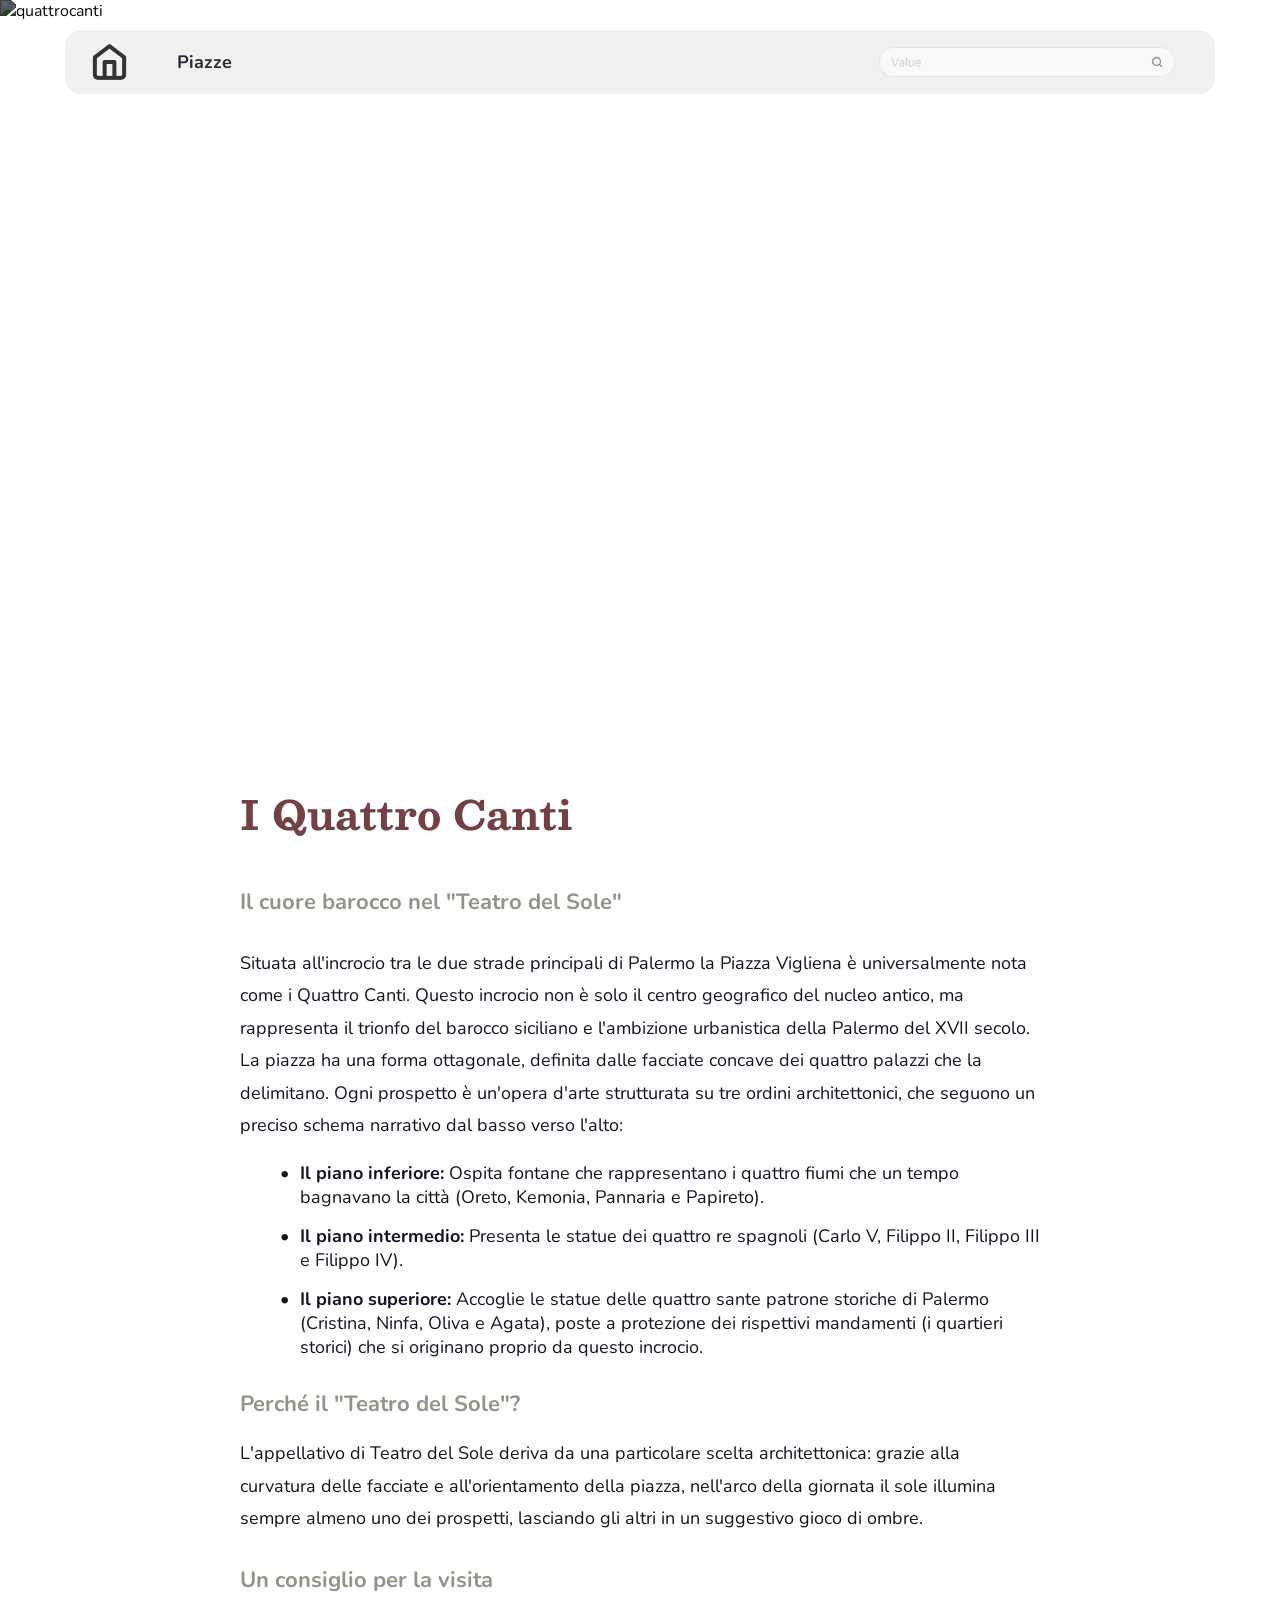
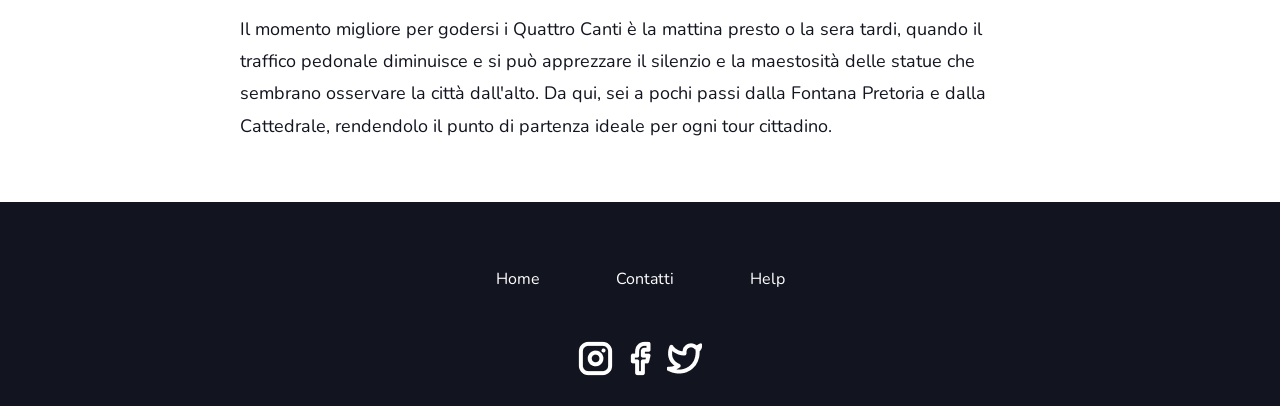
==== infopiazza1.html @ fb711374 "Update infopiazza1.html" ====
<!doctype html>
<html lang="it">
  <head>
    <meta charset="UTF-8"/>
    <meta name="viewport" content="width=device-width, initial-scale=1.0"/>
    <title>I Quattro Canti</title>
    <link rel="stylesheet" href="css/style.css"/>
    <link
      href="https://fonts.googleapis.com/css2?family=Besley:ital,wght@0,400..900;1,400..900&family=Nunito:ital,wght@0,200..1000;1,200..1000&display=swap"
      rel="stylesheet"/>
  </head>

  <body class="page-4canti">
    <header class="navbar-floating">
      <div class="nav-content">
        <a href="index.html" class="home-icon"> <img src="icone/home.png"alt="home"/> </a>
        <span class="nav-title">Piazze</span>
        <div class="search-bar"><img src="icone/search.png" alt="cerca"/></div>
      </div>
    </header>

    <section class="hero">
      <img src="foto piazze palermo/quattro-canti.jpg"alt="quattrocanti"/>
    </section>

    <main class="content-wrapper">
      <h3 class="main-title">I Quattro Canti</h3>
      <h4 class="subtitle">Il cuore barocco nel "Teatro del Sole"</h4>

      <p class="testo">
        Situata all'incrocio tra le due strade principali di Palermo la Piazza
        Vigliena è universalmente nota come i Quattro Canti. Questo incrocio non
        è solo il centro geografico del nucleo antico, ma rappresenta il trionfo
        del barocco siciliano e l'ambizione urbanistica della Palermo del XVII
        secolo.
        <br/>
        La piazza ha una forma ottagonale, definita dalle facciate concave dei
        quattro palazzi che la delimitano. Ogni prospetto è un'opera d'arte
        strutturata su tre ordini architettonici, che seguono un preciso schema
        narrativo dal basso verso l'alto:
      </p>

      <ul class="info-list">
        <li>
          <strong>Il piano inferiore:</strong> Ospita fontane che rappresentano
          i quattro fiumi che un tempo bagnavano la città (Oreto, Kemonia,
          Pannaria e Papireto).
        </li>
        <li>
          <strong>Il piano intermedio:</strong> Presenta le statue dei quattro
          re spagnoli (Carlo V, Filippo II, Filippo III e Filippo IV).
        </li>
        <li>
          <strong>Il piano superiore:</strong> Accoglie le statue delle quattro
          sante patrone storiche di Palermo (Cristina, Ninfa, Oliva e Agata),
          poste a protezione dei rispettivi mandamenti (i quartieri storici) che
          si originano proprio da questo incrocio.
        </li>
      </ul>

      <h4>Perché il "Teatro del Sole"?</h4>
      <p class="testo">
        L'appellativo di Teatro del Sole deriva da una particolare scelta
        architettonica: grazie alla curvatura delle facciate e all'orientamento
        della piazza, nell'arco della giornata il sole illumina sempre almeno
        uno dei prospetti, lasciando gli altri in un suggestivo gioco di ombre.
      </p>

      <h4>Un consiglio per la visita</h4>
      <p class="testo">
        Il momento migliore per godersi i Quattro Canti è la mattina presto o la
        sera tardi, quando il traffico pedonale diminuisce e si può apprezzare
        il silenzio e la maestosità delle statue che sembrano osservare la città
        dall'alto. Da qui, sei a pochi passi dalla Fontana Pretoria e dalla
        Cattedrale, rendendolo il punto di partenza ideale per ogni tour
        cittadino.
      </p>
    </main>

    <footer>
      <div class="footer-links">
        <p>Home</p>
        <p>Contatti</p>
        <p>Help</p>
      </div>
      <img src="icone/social.png"alt="social"/>
    </footer>
  </body>
</html>
---- css/style.css ----
{
    margin: 0;
    padding: 0;
    box-sizing: border-box; }
    
img {
    max-width: 100%;
    height: auto;
    display: block;
}

body {

    margin: 0;
    padding: 0;
    font-family: 'Nunito', sans-serif;
    color: rgb(255, 255, 255); }

.hero { 

    position: relative;
    width: 100%;
    height: 650px;
    overflow: hidden; }

.hero img {
    width: 100%;
    height: 100%;
    object-fit: cover;
    filter: brightness(0.4);
}

.navbar-floating {
    position: absolute;
    top: 30px; left: 50%;
    transform: translateX(-50%);
    width: 90%; max-width: 1100px;
    background: #F0F0F0;
    padding: 12px 25px;
    border-radius: 16px;
    z-index: 10;
    opacity: 90%;
}

.nav-content {
    display: flex;
    align-items: center;
    justify-content: space-between;
}

.nav-title {
    color: #121420;
    font-weight: bold;
    font-size: 18px;
    flex-grow: 1; margin-left: 48px;
    text-align: left; }

.search-bar{
    padding: 5px 15px;
    display: flex;
    align-items: center; }

.search-bar img {
    height: 30px;
    opacity: 0.6; }

.home-icon {
    width: auto;
    display: block; }

.hero-text { 
    position: absolute;
    bottom: 4%;
    left: 5%;
    line-height: 0.40; 
    margin-bottom: 0;}

.hero-text h1 {
    font-family: 'Besley', serif;
    font-size: 60px;
    font-weight: bold;
}

.hero-text h2 { 
    font-family:'Besley', serif;
    font-size: 60px;
    font-weight: bold;
}

.grid-container {
    background-color: white;
    padding: 186px 200px;
    display: grid;
    grid-template-columns: repeat(3, 1fr);
    gap: 34px;
}
.city-card { 
    background: white;
    border-radius: 15px;
    overflow: hidden;
    border: 1px solid #d1d1d1; 
}

.card-image img {
    width: 100%;
    height: 250px;
    object-fit: cover; }

.card-text h4 {
    color: #121420;
    font-family: 'Besley', serif;
    font-size: 28px;
    margin: 5px;
}
.card-text {
    padding: 10px 15px; 
    background: #ffffff;
}

footer { 
    background: #121420;
    padding: 30px;
    text-align: center;
}
    
footer p {
    display: inline-block;
    margin: 36px;
    cursor: pointer;
    color: #ffffff;
    font-weight: normal;
}

footer img {
    display: block;
    margin: 15px auto 0;
    max-width: 150px;
     }

@media (max-width: 1400px) {
    .grid-container {
        grid-template-columns: repeat(3, 1fr);
    }
}

@media (max-width: 1100px) {
    .grid-container {
        grid-template-columns: repeat(3, 1fr);
        padding: 40px 5%;
    }
}

@media (max-width: 800px) {
    .grid-container {
        grid-template-columns: repeat(2, 1fr);
        gap: 30px;
    }
    .hero-text h1 { font-size: 2.8rem; }
    .hero-text h2 { font-size: 1.8rem; }
}

@media (max-width: 500px) {
    .grid-container {
        grid-template-columns: 1fr;
        padding: 30px 5%;
    }
    .navbar-floating { width: 95%; padding: 10px 15px; }
    .hero { height: 50vh; }
}


.piazze {
    background-color: #ffffff;
    padding-top: 100px;
}

.piazze .page-title {
    font-family: 'Besley', serif;
    font-size: 96px;
    color: #754043;
    margin-left: 14%;
    line-height: 1;
    font-weight: 800;
}

.piazze .city-card .card-text h4 {
    font-size: 28px;
}

.piazze .grid-container {
    gap: 40px;
    margin-top: -70px;
}

@media (max-width: 800px) {
    .piazze .page-title { 
        font-size: 80px; 
        margin-left: 10%;
        margin-top: 40px;
    }
    .piazze .grid-container {
        margin-top: 20px;
    }
}

@media (max-width: 500px) {
    .piazze .page-title { 
        font-size: 50px; 
        margin-left: 5%;
        margin-top: 20px;
    }
}

body.page-4canti {
    font-family: 'Nunito', sans-serif;
    background-color: #ffffff;
    color: #121420;
}

.page-4canti .hero {
    position: relative;
    width: 100%;
    height: 80vh;
    overflow: hidden;
}

.page-4canti .hero img {
    width: 100%;
    height: 100%;
    object-fit: cover;
}

.page-4canti .hero-text  {
    position: absolute;
    bottom: 10%;
    left: 5%;
    color: white;
}

.page-4canti .hero-text h1{
    font-family: 'Besley', serif;
    font-size: 60px;
}

.page-4canti .content-wrapper {
    max-width: 800px;
    margin: 60px auto;
    padding: 0 20px;
}

.page-4canti .main-title {
    font-family: 'Besley', serif;
    font-size: 40px;
    color: #754043;
}

.page-4canti .subtitle {
    font-family: 'Nunito', sans-serif;
    font-size: 22px;
    color: #929487;
    margin-bottom: 30px;
    font-weight: bolder;
}

.page-4canti h4 {
    font-family: 'Nunito', sans-serif;
    color: #929487;
    font-size: 22px;
    margin: 30px 0 15px;
    font-weight: bolder;
}

.testo {
    line-height: 1.8;
    font-size: 18px;
    margin-bottom: 20px;
    color: #121420;
}

.page-4canti .info-list {
    list-style: none;
    margin: 20px 0;
}

.page-4canti .info-list li {
    margin-bottom: 15px;
    padding-left: 20px;
    position: relative;
    font-size: 18px;
    color: #121420;
}

.page-4canti .info-list li::before {
    content: "•";
    color: #121420;
    position: absolute;
    left: 0;
    font-weight: bold;
}

@media (max-width: 768px) {
    .hero-text h1 { font-size: 40px; }
    .content-wrapper { padding: 0 15px; }
}

body.page-pretoria {
    font-family: 'Nunito', sans-serif;
    background-color: #ffffff;
    color: #121420;
}

.page-pretoria .hero {
    position: relative;
    width: 100%;
    height: 80vh;
    overflow: hidden;
}

.page-pretoria .hero img {
    width: 100%;
    height: 100%;
    object-fit: cover;
}

.page-pretoria .hero-text  {
    position: absolute;
    bottom: 10%;
    left: 5%;
    color: white;
}

.page-pretoria .hero-text h1{
    font-family: 'Besley', serif;
    font-size: 60px;
}

.page-pretoria .content-wrapper {
    max-width: 800px;
    margin: 60px auto;
    padding: 0 20px;
}

.page-pretoria .main-title {
    font-family: 'Besley', serif;
    font-size: 40px;
    color: #754043;
}

.page-pretoria .subtitle {
    font-family: 'Nunito', sans-serif;
    font-size: 22px;
    color: #929487;
    margin-bottom: 30px;
    font-weight: bolder;
}

.page-pretoria h4 {
    font-family: 'Nunito', sans-serif;
    color: #929487;
    font-size: 22px;
    margin: 30px 0 15px;
    font-weight: bolder;
}

.descrizione {
    line-height: 1.8;
    font-size: 18px;
    margin-bottom: 20px;
    color: #121420;
}

.info-lista {
    list-style: none;
    margin: 20px 0;
}

.info-lista li {
    margin-bottom: 15px;
    padding-left: 20px;
    position: relative;
    font-size: 18px;
    color: #121420;
}

.info-lista li::before {
    content: "•";
    color: #121420;
    position: absolute;
    left: 0;
    font-weight: bold;
}

@media (max-width: 768px) {
    .hero-text h1 { font-size: 40px; }
    .content-wrapper { padding: 0 15px; }
}

body.page-bellini {
    font-family: 'Nunito', sans-serif;
    background-color: #ffffff;
    color: #121420;
}

.page-bellini .hero {
    position: relative;
    width: 100%;
    height: 80vh;
    overflow: hidden;
}

.page-bellini .hero img {
    width: 100%;
    height: 100%;
    object-fit: cover;
}

.page-bellini .hero-text  {
    position: absolute;
    bottom: 10%;
    left: 5%;
    color: white;
}

.page-bellini .hero-text h1{
    font-family: 'Besley', serif;
    font-size: 60px;
}

.page-bellini .content-wrapper {
    max-width: 800px;
    margin: 60px auto;
    padding: 0 20px;
}

.page-bellini .main-title {
    font-family: 'Besley', serif;
    font-size: 40px;
    color: #754043;
}

.page-bellini .subtitle {
    font-family: 'Nunito', sans-serif;
    font-size: 22px;
    color: #929487;
    margin-bottom: 30px;
    font-weight: bolder;
}

.page-bellini h4 {
    font-family: 'Nunito', sans-serif;
    color: #929487;
    font-size: 22px;
    margin: 30px 0 15px;
    font-weight: bolder;
}

.descrizione-due {
    line-height: 1.8;
    font-size: 18px;
    margin-bottom: 20px;
    color: #121420;
}

.info {
    list-style: none;
    margin: 20px 0;
}

.info li {
    margin-bottom: 15px;
    padding-left: 20px;
    position: relative;
    font-size: 18px;
    color: #121420;
}

.info li::before {
    content: "•";
    color: #121420;
    position: absolute;
    left: 0;
    font-weight: bold;
}

@media (max-width: 768px) {
    .hero-text h1 { font-size: 40px; }
    .content-wrapper { padding: 0 15px; }
}

body.page-marina {
    font-family: 'Nunito', sans-serif;
    background-color: #ffffff;
    color: #121420;
}

.page-marina .hero {
    position: relative;
    width: 100%;
    height: 80vh;
    overflow: hidden;
}

.page-marina .hero img {
    width: 100%;
    height: 100%;
    object-fit: cover;
}

.page-marina .hero-text  {
    position: absolute;
    bottom: 10%;
    left: 5%;
    color: white;
}

.page-marina .hero-text h1{
    font-family: 'Besley', serif;
    font-size: 60px;
}

.page-marina .content-wrapper {
    max-width: 800px;
    margin: 60px auto;
    padding: 0 20px;
}

.page-marina .main-title {
    font-family: 'Besley', serif;
    font-size: 40px;
    color: #754043;
}

.page-marina .subtitle {
    font-family: 'Nunito', sans-serif;
    font-size: 22px;
    color: #929487;
    margin-bottom: 30px;
    font-weight: bolder;
}

.page-marina h4 {
    font-family: 'Nunito', sans-serif;
    color: #929487;
    font-size: 22px;
    margin: 30px 0 15px;
    font-weight: bolder;
}

.descrizione-tre {
    line-height: 1.8;
    font-size: 18px;
    margin-bottom: 20px;
    color: #121420;
}

.info-tre {
    list-style: none;
    margin: 20px 0;
}

.info-tre li {
    margin-bottom: 15px;
    padding-left: 20px;
    position: relative;
    font-size: 18px;
    color: #121420;
}

.info-tre li::before {
    content: "•";
    color: #121420;
    position: absolute;
    left: 0;
    font-weight: bold;
}

@media (max-width: 768px) {
    .hero-text h1 { font-size: 40px; }
    .content-wrapper { padding: 0 15px; }
}
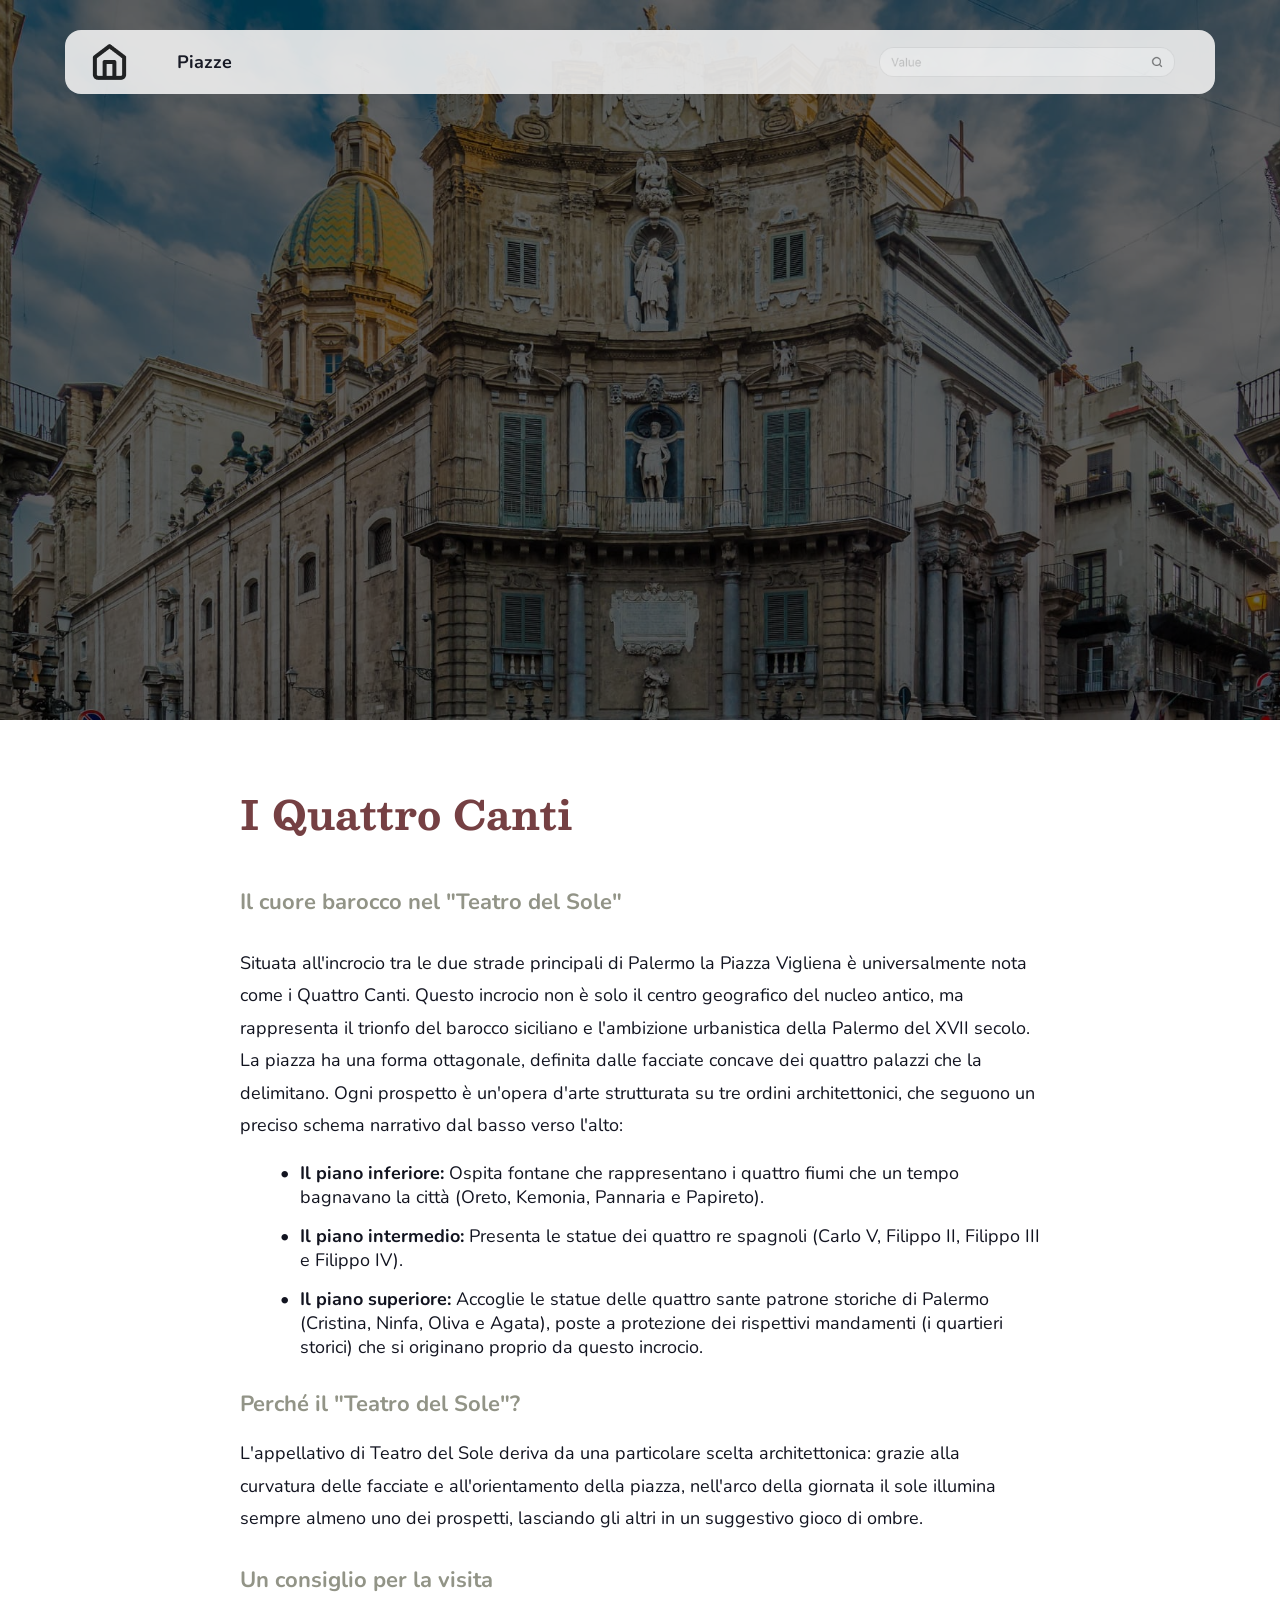
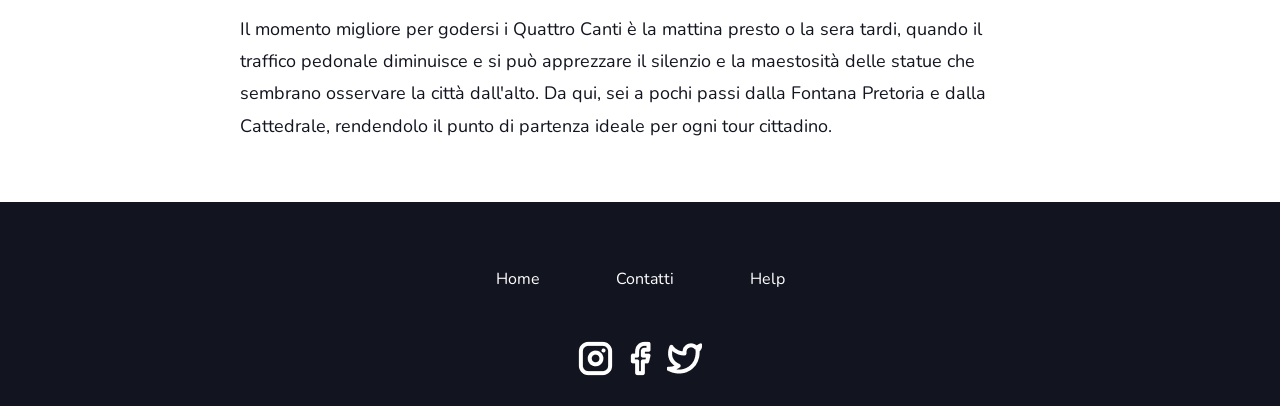
==== commit cb7b8a4c: "Update infopiazza1.html" ====
--- a/infopiazza1.html
+++ b/infopiazza1.html
@@ -20,7 +20,7 @@
     </header>
 
     <section class="hero">
-      <img src="foto piazze palermo/quattro-canti.jpg"alt="quattrocanti"/>
+      <img src="foto-piazze-palermo/quattro-canti.jpg"alt="quattrocanti"/>
     </section>
 
     <main class="content-wrapper">
@@ -90,3 +90,4 @@
 
 
 
+
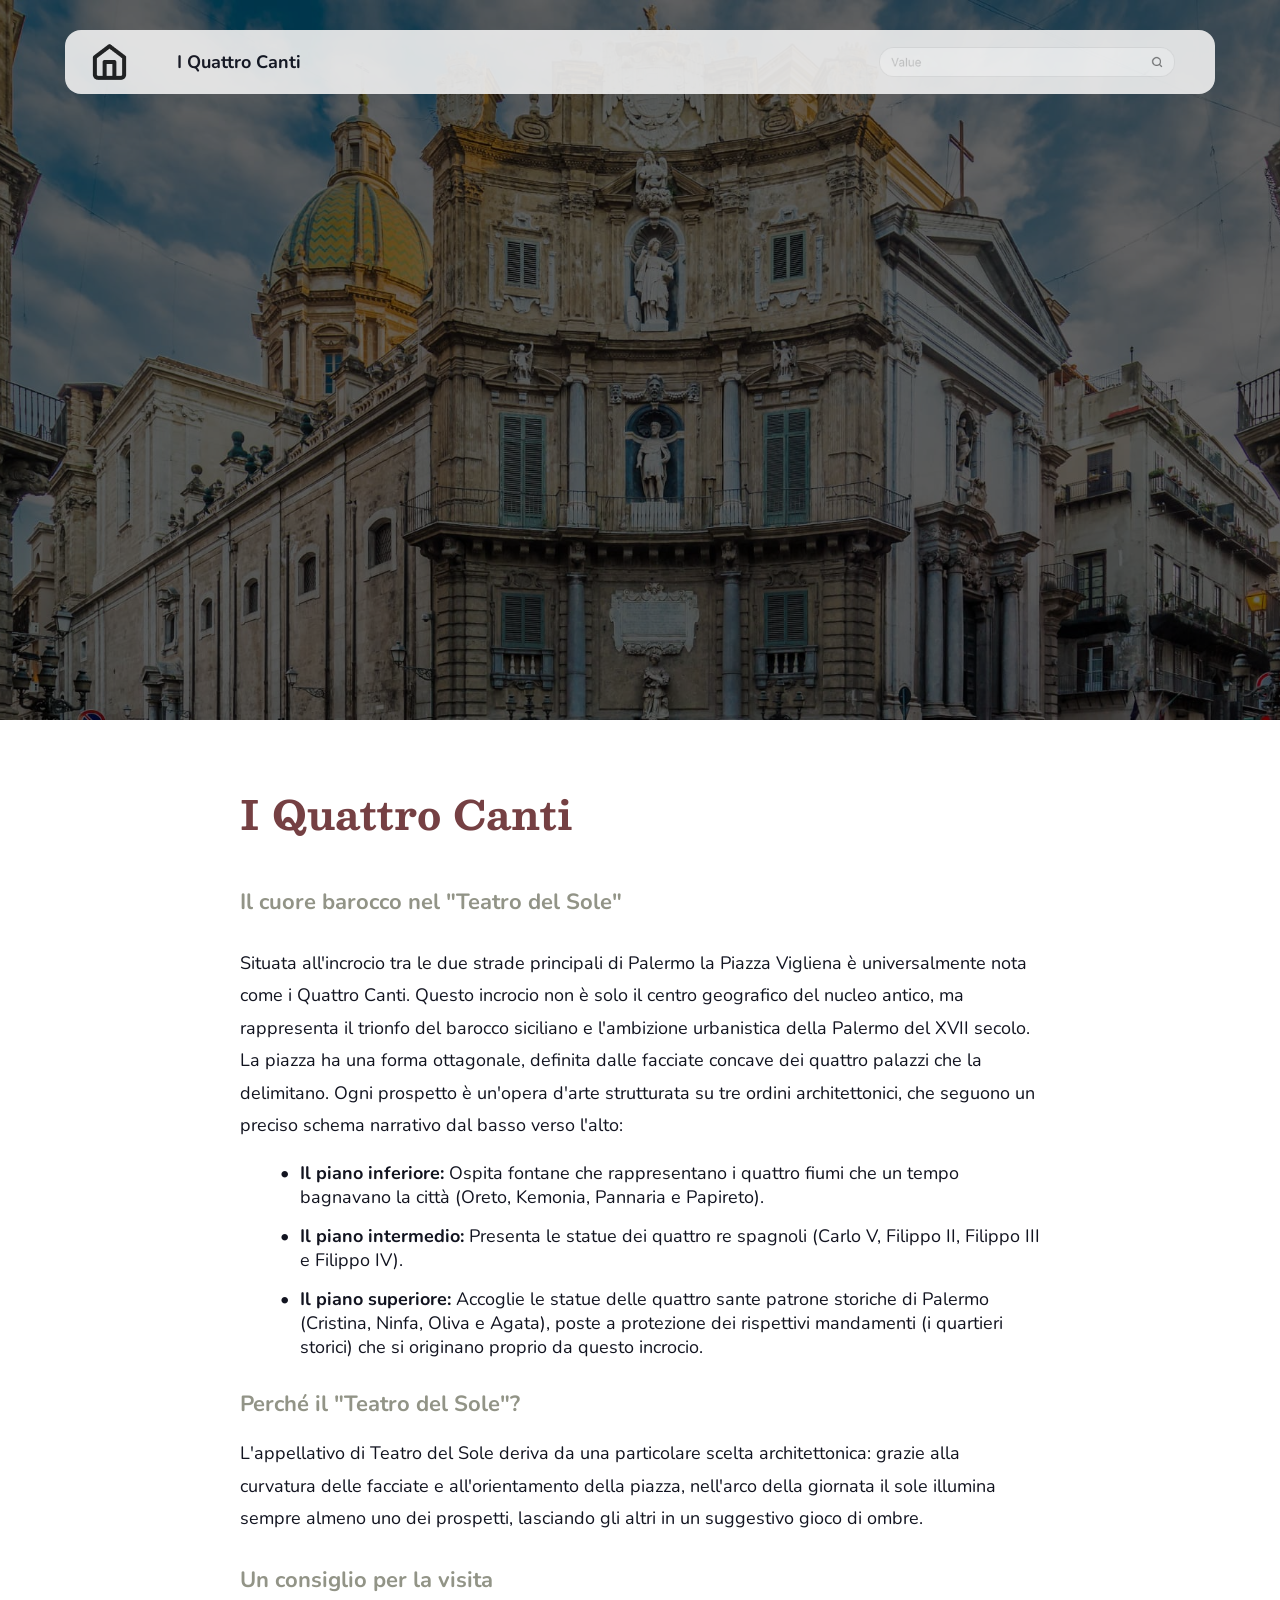
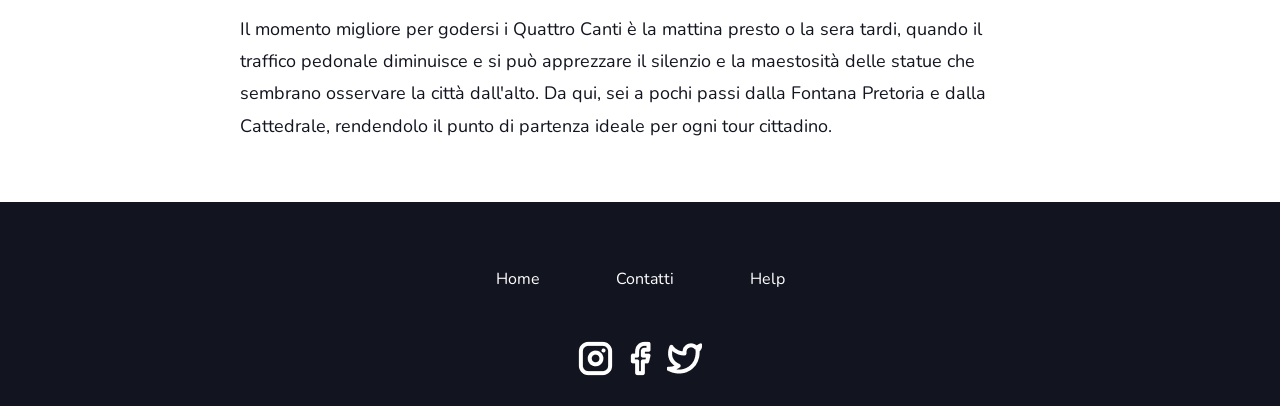
==== commit fdc57069: "Update infopiazza1.html" ====
--- a/infopiazza1.html
+++ b/infopiazza1.html
@@ -13,8 +13,8 @@
   <body class="page-4canti">
     <header class="navbar-floating">
       <div class="nav-content">
-        <a href="index.html" class="home-icon"> <img src="icone/home.png"alt="home"/> </a>
-        <span class="nav-title">Piazze</span>
+        <a href="iquattrrocanti.html" class="home-icon"> <img src="icone/home.png"alt="home"/> </a>
+        <span class="nav-title">I Quattro Canti</span>
         <div class="search-bar"><img src="icone/search.png" alt="cerca"/></div>
       </div>
     </header>
@@ -91,3 +91,4 @@
 
 
 
+
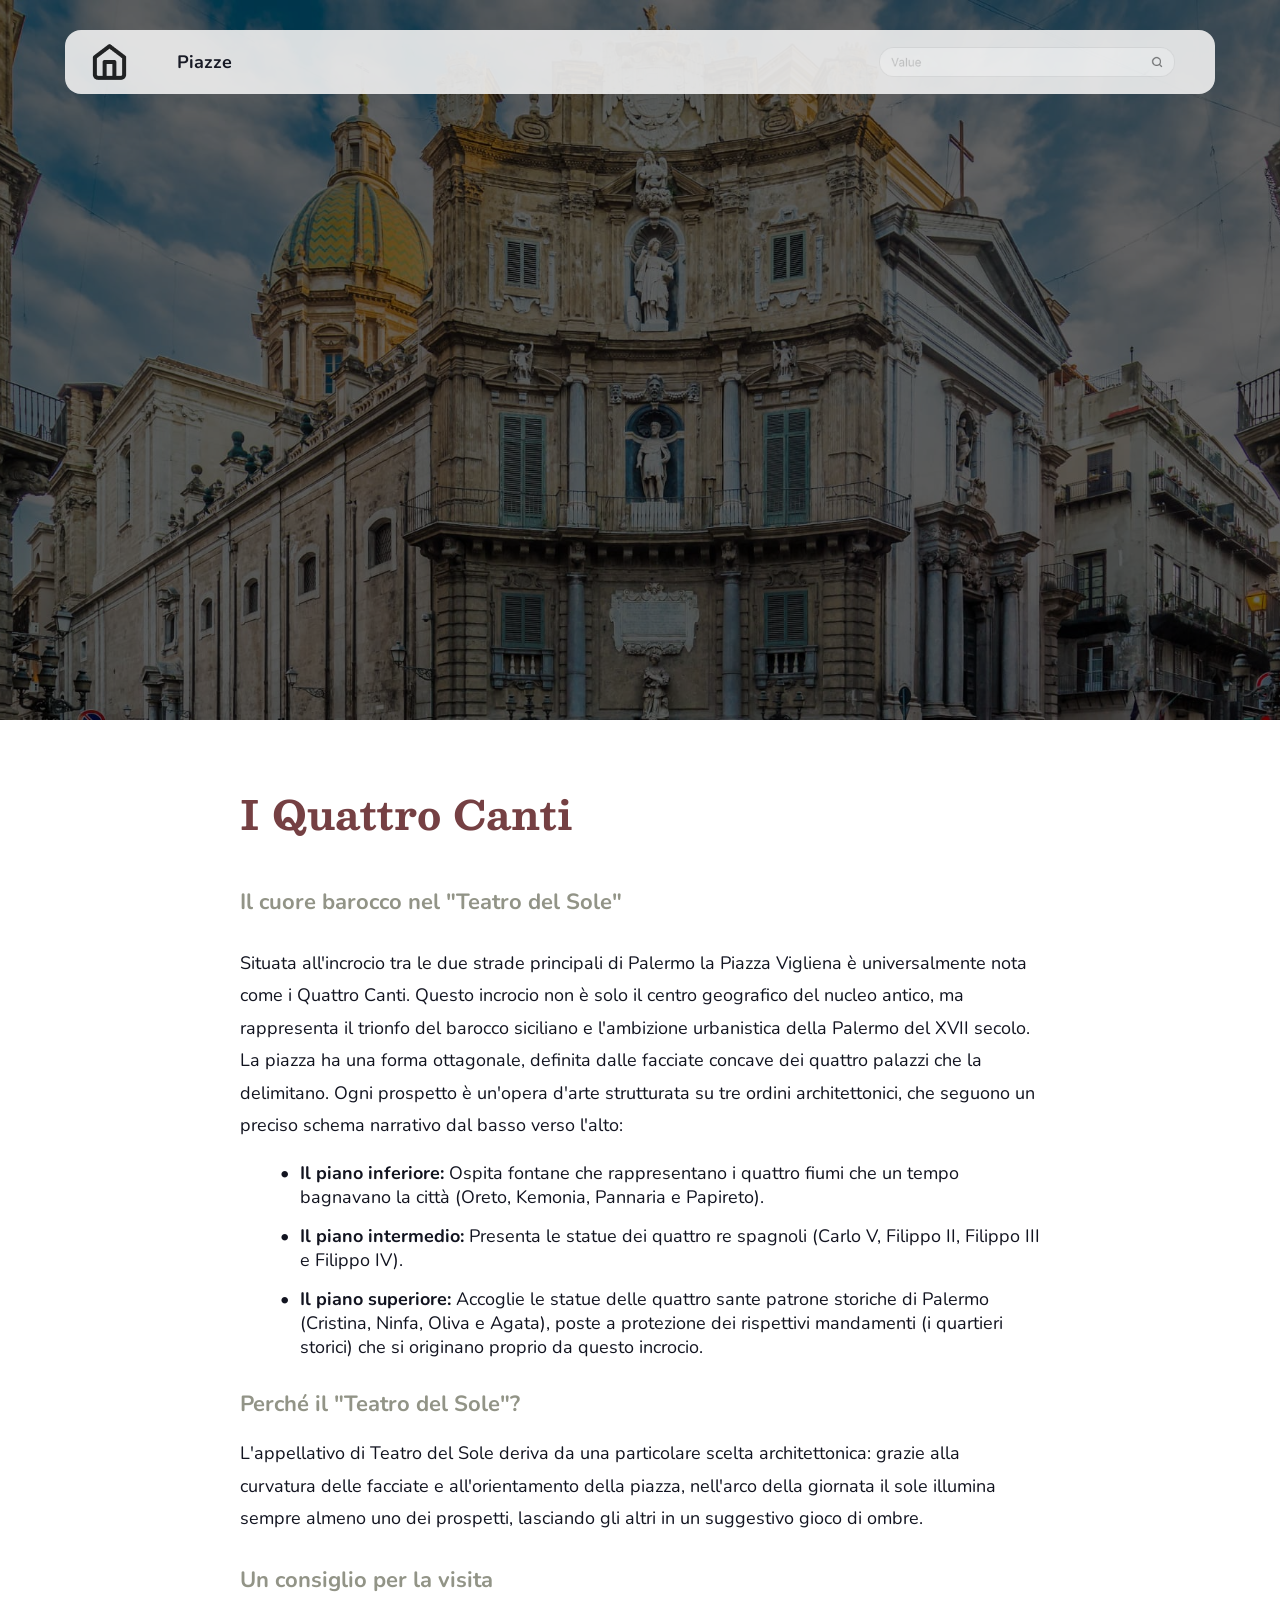
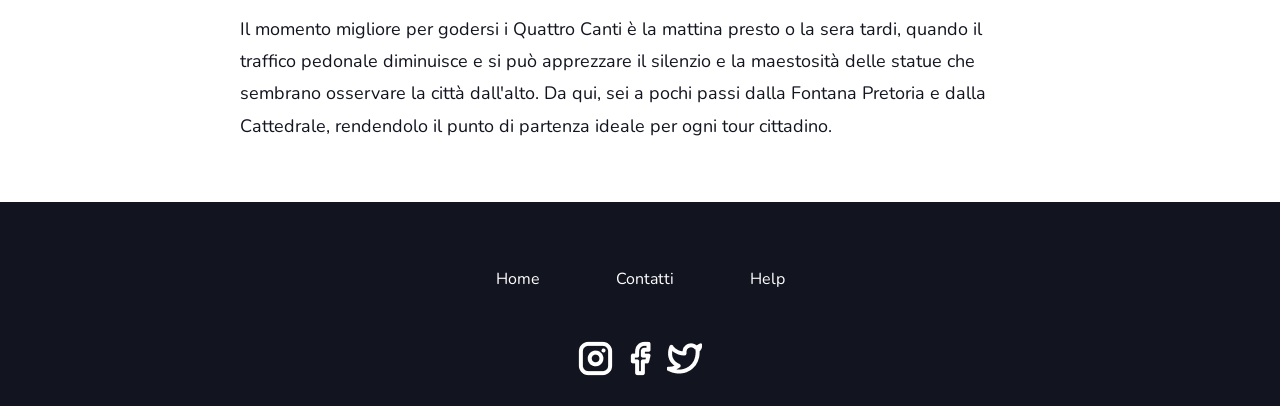
==== commit 4a958f49: "Update infopiazza1.html" ====
--- a/infopiazza1.html
+++ b/infopiazza1.html
@@ -3,7 +3,7 @@
   <head>
     <meta charset="UTF-8"/>
     <meta name="viewport" content="width=device-width, initial-scale=1.0"/>
-    <title>I Quattro Canti</title>
+    <title>Piazze</title>
     <link rel="stylesheet" href="css/style.css"/>
     <link
       href="https://fonts.googleapis.com/css2?family=Besley:ital,wght@0,400..900;1,400..900&family=Nunito:ital,wght@0,200..1000;1,200..1000&display=swap"
@@ -13,8 +13,8 @@
   <body class="page-4canti">
     <header class="navbar-floating">
       <div class="nav-content">
-        <a href="iquattrrocanti.html" class="home-icon"> <img src="icone/home.png"alt="home"/> </a>
-        <span class="nav-title">I Quattro Canti</span>
+        <a href="index.html" class="home-page"> <img src="icone/home.png"alt="home"/> </a>
+        <span class="nav-title">Piazze</span>
         <div class="search-bar"><img src="icone/search.png" alt="cerca"/></div>
       </div>
     </header>
@@ -92,3 +92,7 @@
 
 
 
+
+
+
+
--- a/css/style.css
+++ b/css/style.css
@@ -1,4 +1,3 @@
-
 {
     margin: 0;
     padding: 0;
@@ -96,16 +95,22 @@
     gap: 34px;
 }
 .city-card { 
+    display: flex;
+    flex-direction: column; 
+    height: 100%;          
     background: white;
     border-radius: 15px;
     overflow: hidden;
-    border: 1px solid #d1d1d1; 
+    border: 1px solid #d1d1d1;
+    transition: transform 0.3s ease;
 }
 
 .card-image img {
     width: 100%;
     height: 250px;
-    object-fit: cover; }
+    object-fit: cover;
+    flex-shrink: 0:
+}
 
 .card-text h4 {
     color: #121420;
@@ -116,6 +121,17 @@
 .card-text {
     padding: 10px 15px; 
     background: #ffffff;
+}
+
+.card-link {
+    display: block;
+    text-decoration: none;
+    color: inherit;
+    width: 100%;
+}
+
+.card-link:hover {
+    transform: scale(1.03);
 }
 
 footer { 
@@ -578,4 +594,9 @@
 @media (max-width: 768px) {
     .hero-text h1 { font-size: 40px; }
     .content-wrapper { padding: 0 15px; }
-}+
+}
+
+
+
+
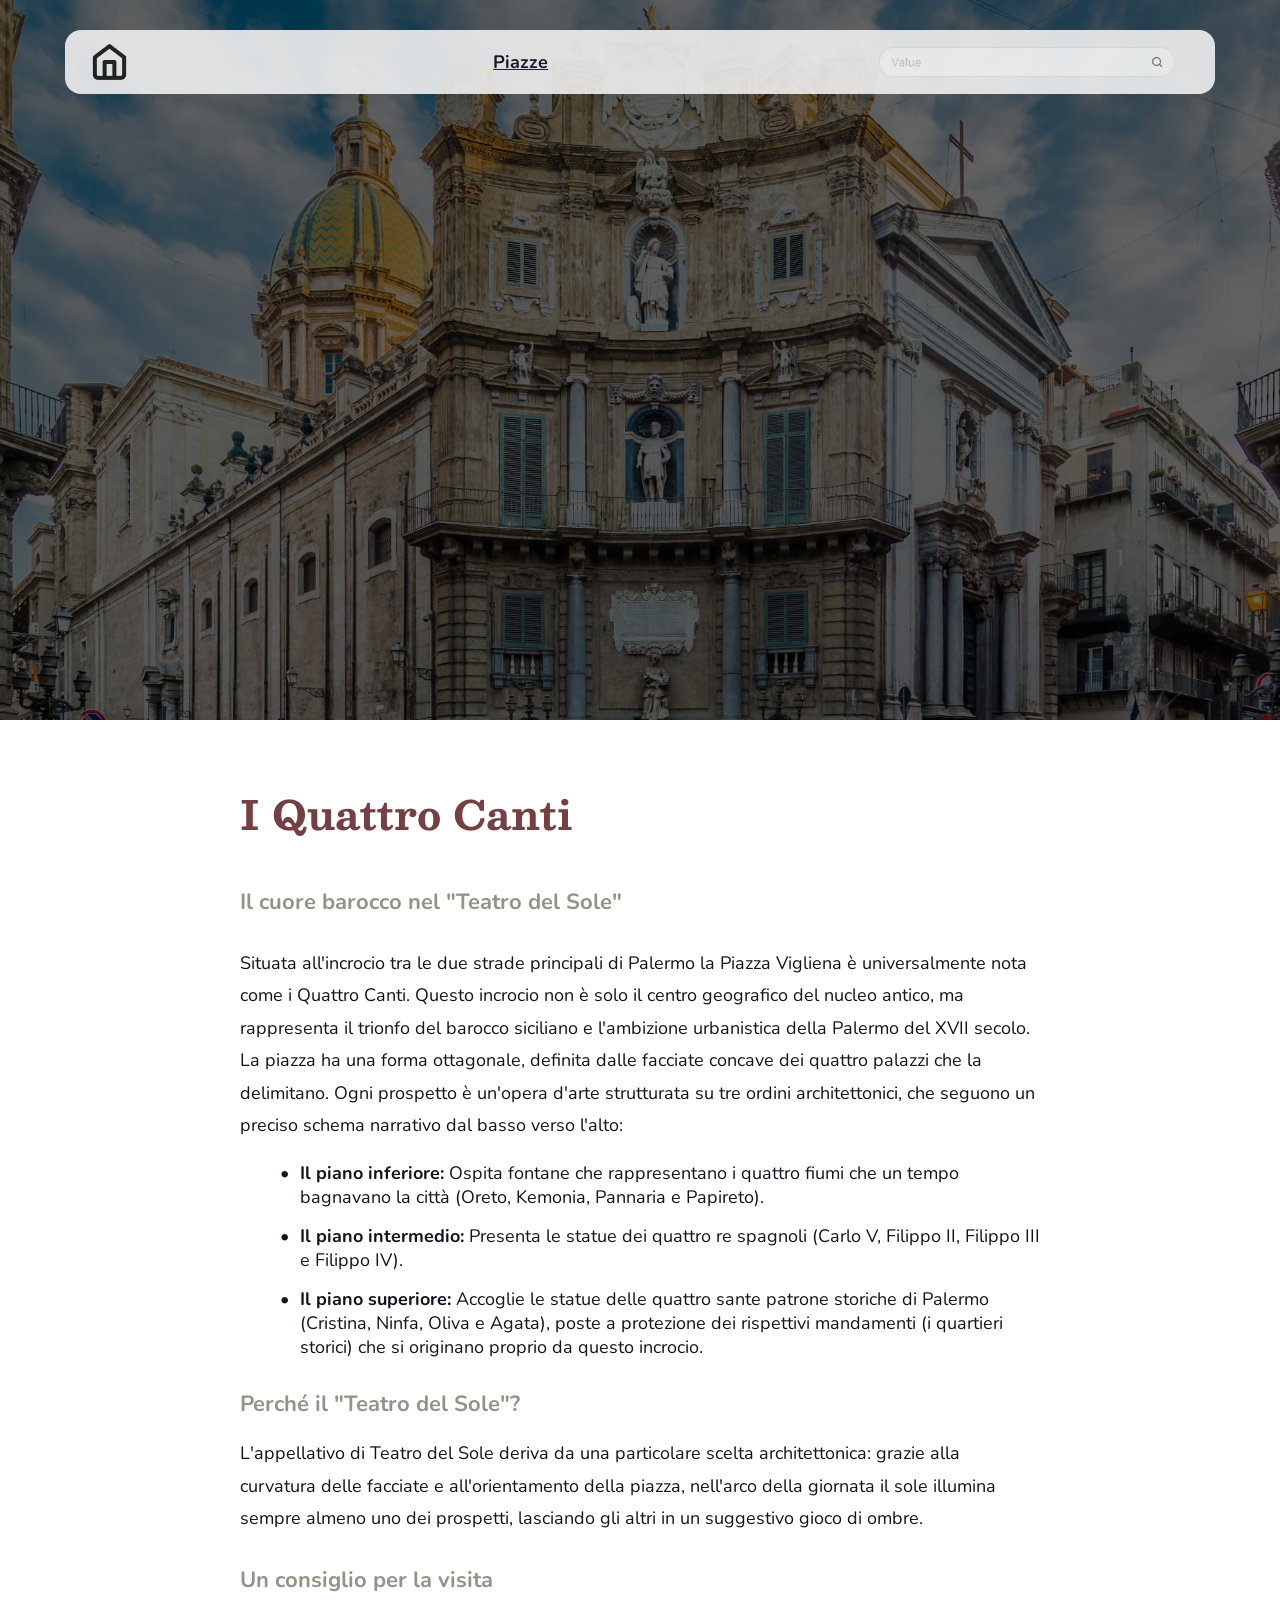
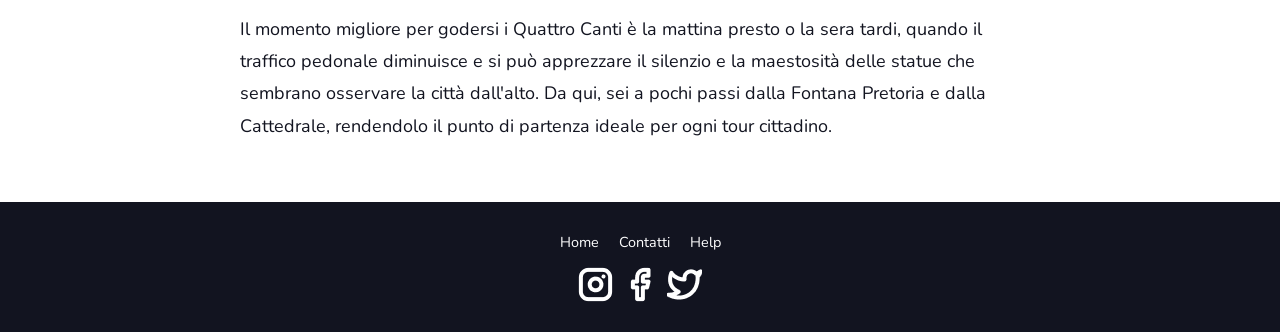
==== commit 6fbe9710: "Update infopiazza1.html" ====
--- a/infopiazza1.html
+++ b/infopiazza1.html
@@ -14,9 +14,13 @@
     <header class="navbar-floating">
       <div class="nav-content">
         <a href="index.html" class="home-page"> <img src="icone/home.png"alt="home"/> </a>
-        <span class="nav-title">Piazze</span>
-        <div class="search-bar"><img src="icone/search.png" alt="cerca"/></div>
-      </div>
+        <a href="piazze.html" class="nav-title-link">
+    <span class="nav-title">Piazze</span>
+  </a>
+  <div class="search-bar">
+    <img src="icone/search.png" alt="cerca"/>
+  </div>
+</div>
     </header>
 
     <section class="hero">
@@ -96,3 +100,4 @@
 
 
 
+
--- a/css/style.css
+++ b/css/style.css
@@ -139,13 +139,22 @@
     padding: 30px;
     text-align: center;
 }
+
+footer div {
+    display: flex;             
+    justify-content: center;   
+    gap: 20px;                 
+    margin-bottom: 15px;       
+    flex-wrap: nowrap; 
+}
     
 footer p {
-    display: inline-block;
-    margin: 36px;
+    margin: 0;                 
     cursor: pointer;
     color: #ffffff;
     font-weight: normal;
+    white-space: nowrap;       
+    font-size: 0.9rem;
 }
 
 footer img {
@@ -600,3 +609,6 @@
 
 
 
+
+
+
